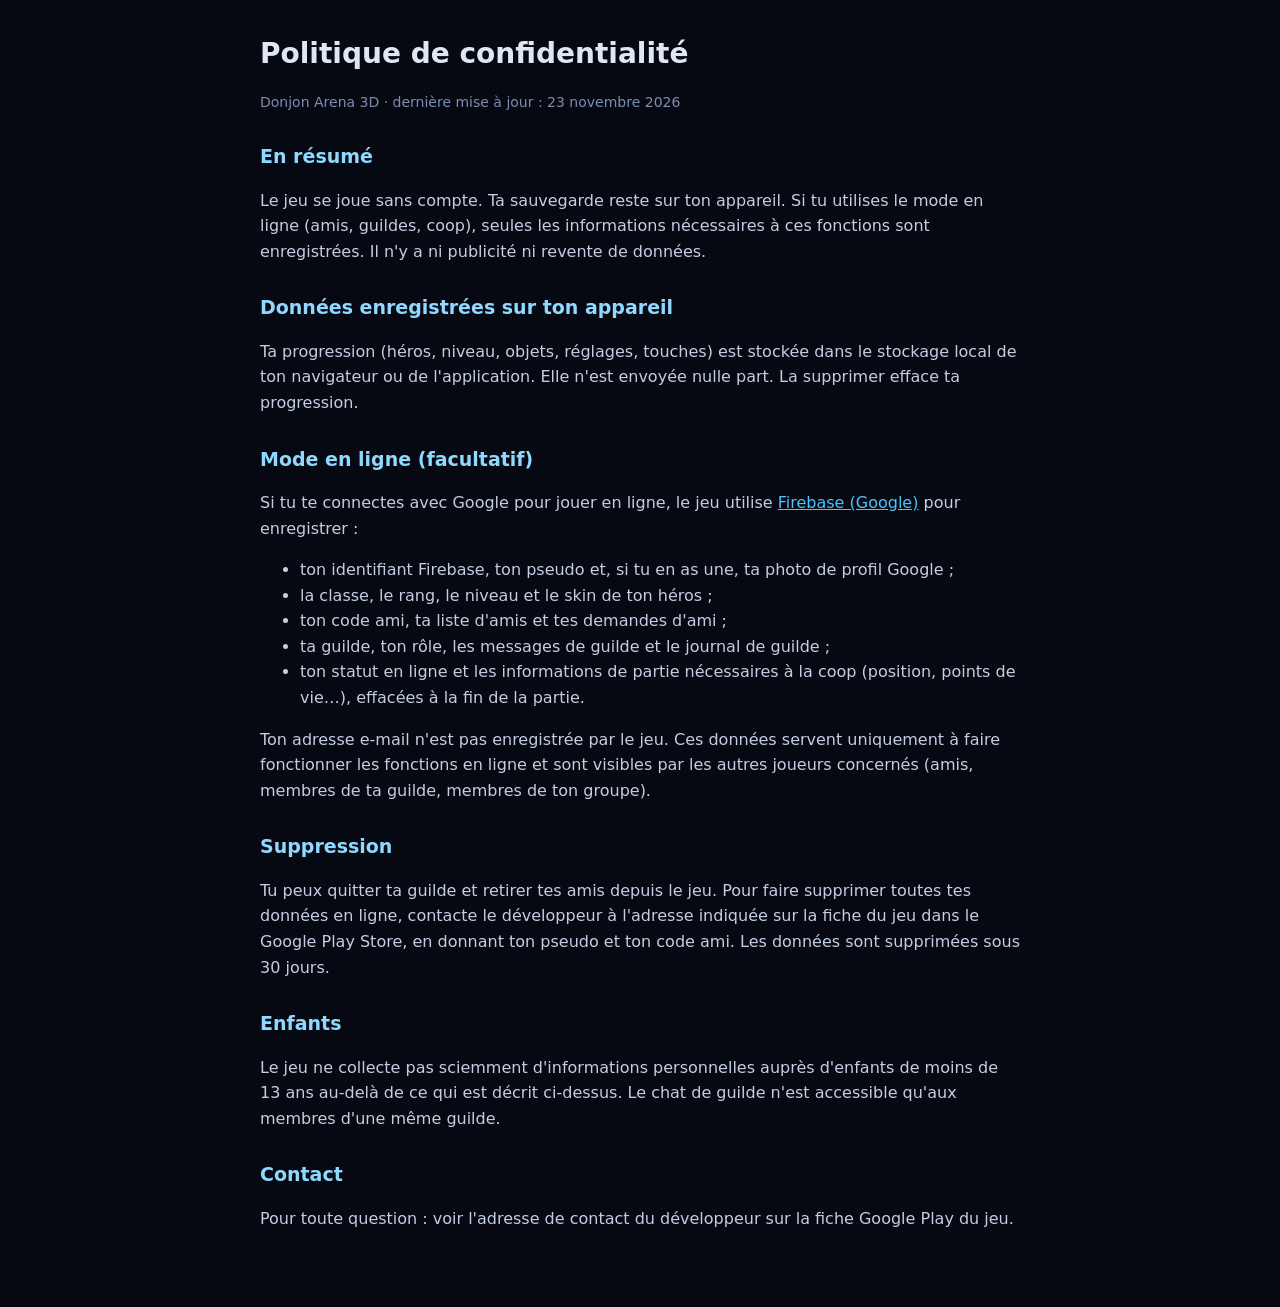
==== privacy.html @ 8c16bcc1 "Prépare la publication sur le Google Play Store (PWA) - manifest.webmanifest : nom, plein écran, cou" ====
<!DOCTYPE html>
<html lang="fr">
<head>
<meta charset="utf-8">
<meta name="viewport" content="width=device-width, initial-scale=1">
<title>Politique de confidentialité — Donjon Arena 3D</title>
<style>
  body { margin: 0; background: #060912; color: #dfe7f5; font: 16px/1.6 system-ui, -apple-system, "Segoe UI", sans-serif; }
  main { max-width: 760px; margin: 0 auto; padding: 32px 20px 60px; }
  h1 { font-size: 28px; margin: 0 0 4px; } h2 { font-size: 19px; margin: 28px 0 8px; color: #8fd8ff; }
  p, li { color: #c3cee2; } a { color: #4cc3ff; } .muted { color: #7d8db0; font-size: 14px; }
</style>
</head>
<body>
<main>
  <h1>Politique de confidentialité</h1>
  <p class="muted">Donjon Arena 3D · dernière mise à jour : 23 novembre 2026</p>

  <h2>En résumé</h2>
  <p>Le jeu se joue sans compte. Ta sauvegarde reste sur ton appareil. Si tu utilises le mode en ligne (amis, guildes, coop), seules les informations nécessaires à ces fonctions sont enregistrées. Il n'y a ni publicité ni revente de données.</p>

  <h2>Données enregistrées sur ton appareil</h2>
  <p>Ta progression (héros, niveau, objets, réglages, touches) est stockée dans le stockage local de ton navigateur ou de l'application. Elle n'est envoyée nulle part. La supprimer efface ta progression.</p>

  <h2>Mode en ligne (facultatif)</h2>
  <p>Si tu te connectes avec Google pour jouer en ligne, le jeu utilise <a href="https://firebase.google.com/support/privacy" target="_blank" rel="noopener">Firebase (Google)</a> pour enregistrer :</p>
  <ul>
    <li>ton identifiant Firebase, ton pseudo et, si tu en as une, ta photo de profil Google ;</li>
    <li>la classe, le rang, le niveau et le skin de ton héros ;</li>
    <li>ton code ami, ta liste d'amis et tes demandes d'ami ;</li>
    <li>ta guilde, ton rôle, les messages de guilde et le journal de guilde ;</li>
    <li>ton statut en ligne et les informations de partie nécessaires à la coop (position, points de vie…), effacées à la fin de la partie.</li>
  </ul>
  <p>Ton adresse e-mail n'est pas enregistrée par le jeu. Ces données servent uniquement à faire fonctionner les fonctions en ligne et sont visibles par les autres joueurs concernés (amis, membres de ta guilde, membres de ton groupe).</p>

  <h2>Suppression</h2>
  <p>Tu peux quitter ta guilde et retirer tes amis depuis le jeu. Pour faire supprimer toutes tes données en ligne, contacte le développeur à l'adresse indiquée sur la fiche du jeu dans le Google Play Store, en donnant ton pseudo et ton code ami. Les données sont supprimées sous 30 jours.</p>

  <h2>Enfants</h2>
  <p>Le jeu ne collecte pas sciemment d'informations personnelles auprès d'enfants de moins de 13 ans au-delà de ce qui est décrit ci-dessus. Le chat de guilde n'est accessible qu'aux membres d'une même guilde.</p>

  <h2>Contact</h2>
  <p>Pour toute question : voir l'adresse de contact du développeur sur la fiche Google Play du jeu.</p>
</main>
</body>
</html>
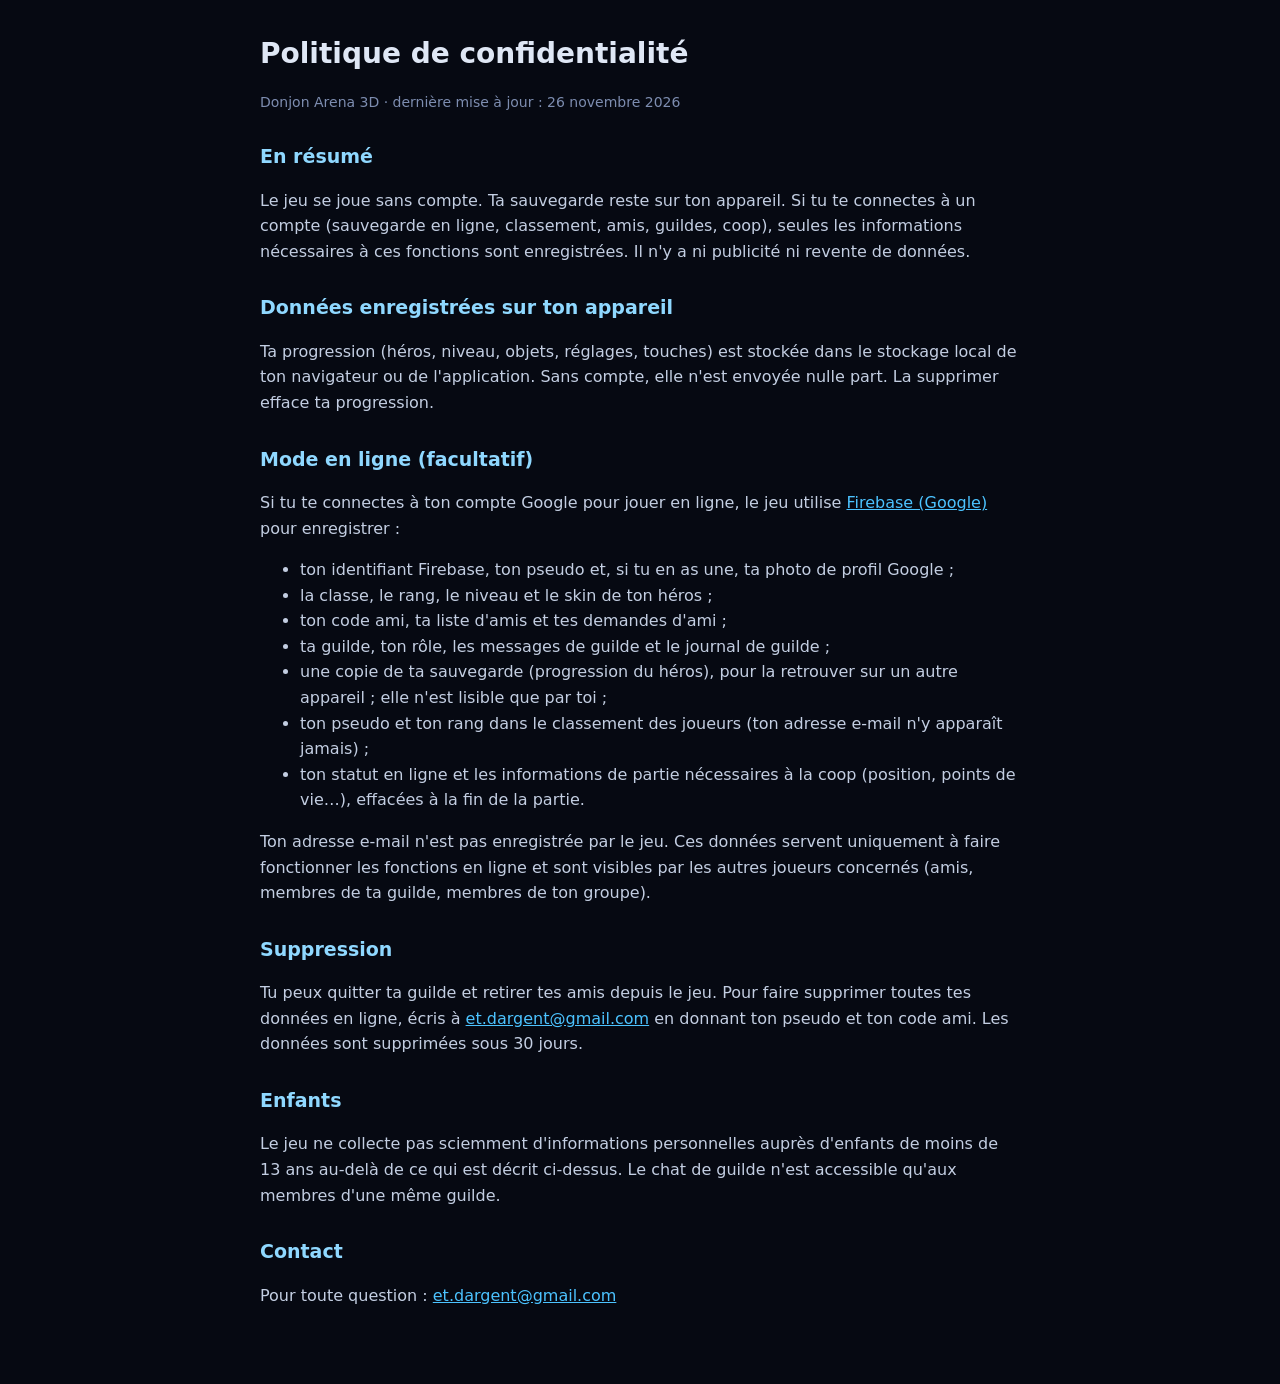
==== commit 34553cea: "Politique de confidentialité : sauvegarde en ligne, classement, contact Co-Authored-By: Claude Opus " ====
--- a/privacy.html
+++ b/privacy.html
@@ -14,33 +14,35 @@
 <body>
 <main>
   <h1>Politique de confidentialité</h1>
-  <p class="muted">Donjon Arena 3D · dernière mise à jour : 23 novembre 2026</p>
+  <p class="muted">Donjon Arena 3D · dernière mise à jour : 26 novembre 2026</p>
 
   <h2>En résumé</h2>
-  <p>Le jeu se joue sans compte. Ta sauvegarde reste sur ton appareil. Si tu utilises le mode en ligne (amis, guildes, coop), seules les informations nécessaires à ces fonctions sont enregistrées. Il n'y a ni publicité ni revente de données.</p>
+  <p>Le jeu se joue sans compte. Ta sauvegarde reste sur ton appareil. Si tu te connectes à un compte (sauvegarde en ligne, classement, amis, guildes, coop), seules les informations nécessaires à ces fonctions sont enregistrées. Il n'y a ni publicité ni revente de données.</p>
 
   <h2>Données enregistrées sur ton appareil</h2>
-  <p>Ta progression (héros, niveau, objets, réglages, touches) est stockée dans le stockage local de ton navigateur ou de l'application. Elle n'est envoyée nulle part. La supprimer efface ta progression.</p>
+  <p>Ta progression (héros, niveau, objets, réglages, touches) est stockée dans le stockage local de ton navigateur ou de l'application. Sans compte, elle n'est envoyée nulle part. La supprimer efface ta progression.</p>
 
   <h2>Mode en ligne (facultatif)</h2>
-  <p>Si tu te connectes avec Google pour jouer en ligne, le jeu utilise <a href="https://firebase.google.com/support/privacy" target="_blank" rel="noopener">Firebase (Google)</a> pour enregistrer :</p>
+  <p>Si tu te connectes à ton compte Google pour jouer en ligne, le jeu utilise <a href="https://firebase.google.com/support/privacy" target="_blank" rel="noopener">Firebase (Google)</a> pour enregistrer :</p>
   <ul>
     <li>ton identifiant Firebase, ton pseudo et, si tu en as une, ta photo de profil Google ;</li>
     <li>la classe, le rang, le niveau et le skin de ton héros ;</li>
     <li>ton code ami, ta liste d'amis et tes demandes d'ami ;</li>
     <li>ta guilde, ton rôle, les messages de guilde et le journal de guilde ;</li>
+    <li>une copie de ta sauvegarde (progression du héros), pour la retrouver sur un autre appareil ; elle n'est lisible que par toi ;</li>
+    <li>ton pseudo et ton rang dans le classement des joueurs (ton adresse e-mail n'y apparaît jamais) ;</li>
     <li>ton statut en ligne et les informations de partie nécessaires à la coop (position, points de vie…), effacées à la fin de la partie.</li>
   </ul>
   <p>Ton adresse e-mail n'est pas enregistrée par le jeu. Ces données servent uniquement à faire fonctionner les fonctions en ligne et sont visibles par les autres joueurs concernés (amis, membres de ta guilde, membres de ton groupe).</p>
 
   <h2>Suppression</h2>
-  <p>Tu peux quitter ta guilde et retirer tes amis depuis le jeu. Pour faire supprimer toutes tes données en ligne, contacte le développeur à l'adresse indiquée sur la fiche du jeu dans le Google Play Store, en donnant ton pseudo et ton code ami. Les données sont supprimées sous 30 jours.</p>
+  <p>Tu peux quitter ta guilde et retirer tes amis depuis le jeu. Pour faire supprimer toutes tes données en ligne, écris à <a href="mailto:et.dargent@gmail.com">et.dargent@gmail.com</a> en donnant ton pseudo et ton code ami. Les données sont supprimées sous 30 jours.</p>
 
   <h2>Enfants</h2>
   <p>Le jeu ne collecte pas sciemment d'informations personnelles auprès d'enfants de moins de 13 ans au-delà de ce qui est décrit ci-dessus. Le chat de guilde n'est accessible qu'aux membres d'une même guilde.</p>
 
   <h2>Contact</h2>
-  <p>Pour toute question : voir l'adresse de contact du développeur sur la fiche Google Play du jeu.</p>
+  <p>Pour toute question : <a href="mailto:et.dargent@gmail.com">et.dargent@gmail.com</a></p>
 </main>
 </body>
 </html>
